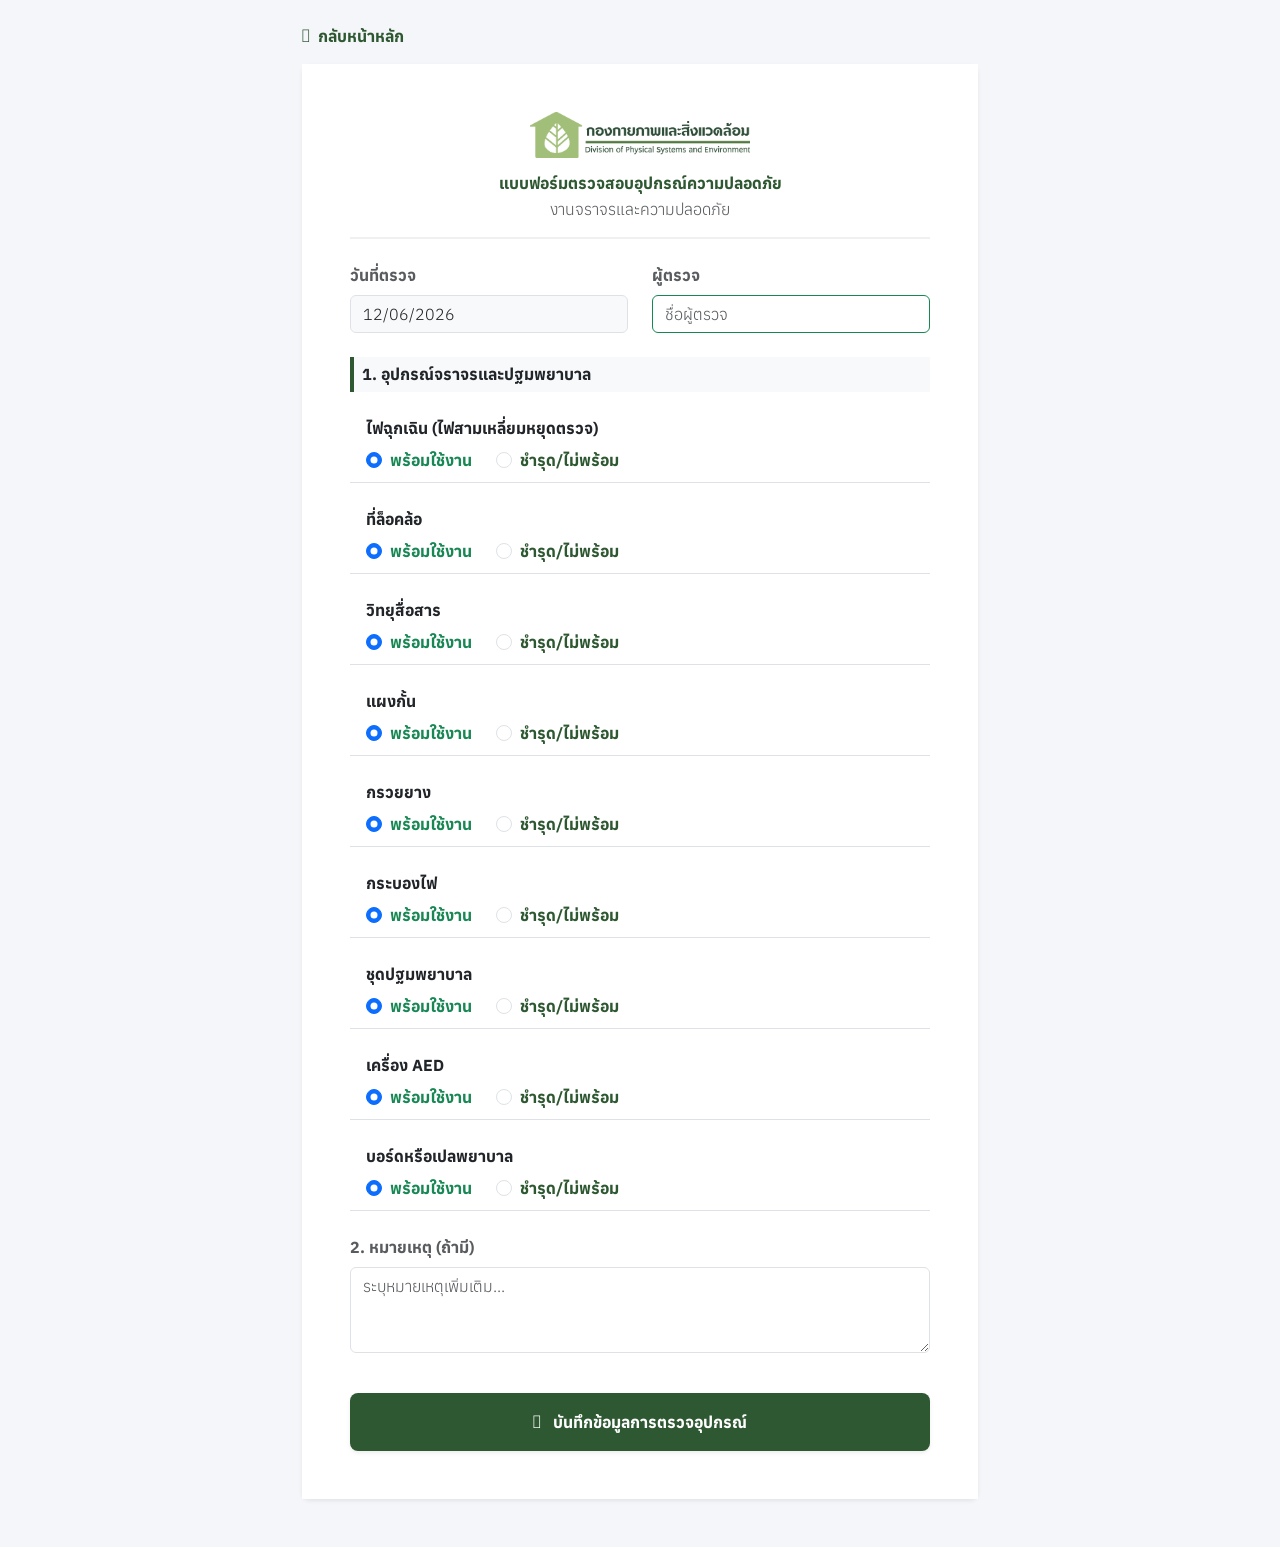
==== equipment_form.html @ 5c696b0d "Add files via upload" ====
<!DOCTYPE html>
<html lang="th">
<head>
    <meta charset="UTF-8">
    <meta name="viewport" content="width=device-width, initial-scale=1.0">
    <title>แบบฟอร์มตรวจสอบอุปกรณ์ความปลอดภัย</title>
    <link href="https://cdn.jsdelivr.net/npm/bootstrap@5.3.0/dist/css/bootstrap.min.css" rel="stylesheet">
    <link rel="stylesheet" href="https://cdnjs.cloudflare.com/ajax/libs/font-awesome/6.4.0/css/all.min.css">
    <link rel="stylesheet" href="style.css">
</head>
<body style="background-color: #f4f6f9;">

    <div class="container py-4 pb-5" style="max-width: 700px;">
        
        <!-- ปุ่มย้อนกลับ เอามาวางเหนือการ์ดฟอร์มเล็กน้อย -->
        <div class="mb-3">
            <a href="index.html" class="text-decoration-none fw-bold" style="color: #2e5831;">
                <i class="fa-solid fa-arrow-left me-1"></i> กลับหน้าหลัก
            </a>
        </div>

        <!-- กล่องกระดาษฟอร์ม (ก้อนเดียวกันทั้งหมด) -->
        <div class="card border-0 shadow-sm rounded-3">
            <div class="card-body p-4 p-md-5 bg-white">
                
                <!-- ส่วนหัว: โลโก้ และ ชื่อฟอร์ม -->
                <div class="text-center mb-4 pb-3" style="border-bottom: 2px solid #f0f0f0;">
                    <img src="LOGO.png" alt="กองกายภาพและสิ่งแวดล้อม" style="max-width: 220px; height: auto;" class="mb-3">
                    <h5 class="fw-bold mb-1" style="color: #2e5831;">แบบฟอร์มตรวจสอบอุปกรณ์ความปลอดภัย</h5>
                    <small class="text-muted">งานจราจรและความปลอดภัย</small>
                </div>
                
                <!-- เริ่มตัวฟอร์ม -->
                <form id="equipment-form">
                    <div class="row mb-4">
                        <div class="col-6">
                            <label class="form-label text-muted small fw-bold">วันที่ตรวจ</label>
                            <input type="date" class="form-control bg-light" id="inspectDate" readonly>
                        </div>
                        <div class="col-6">
                            <label class="form-label text-muted small fw-bold">ผู้ตรวจ</label>
                            <input type="text" class="form-control border-success" id="inspectorName" placeholder="ชื่อผู้ตรวจ" required>
                        </div>
                    </div>

                    <script>
                        const formSections = [
                            {
                                title: "1. อุปกรณ์จราจรและปฐมพยาบาล",
                                items: [
                                    {id: 'eq_light', name: 'ไฟฉุกเฉิน (ไฟสามเหลี่ยมหยุดตรวจ)'},
                                    {id: 'eq_lock', name: 'ที่ล็อคล้อ'},
                                    {id: 'eq_radio', name: 'วิทยุสื่อสาร'},
                                    {id: 'eq_barrier', name: 'แผงกั้น'},
                                    {id: 'eq_cone', name: 'กรวยยาง'},
                                    {id: 'eq_baton', name: 'กระบองไฟ'},
                                    {id: 'eq_firstaid', name: 'ชุดปฐมพยาบาล'},
                                    {id: 'eq_aed', name: 'เครื่อง AED'},
                                    {id: 'eq_board', name: 'บอร์ดหรือเปลพยาบาล'}
                                ]
                            }
                        ];

                        formSections.forEach(section => {
                            // ปรับสไตล์หัวข้อให้คล้ายตัวอย่าง (มีเส้นขอบซ้าย)
                            document.write(`<h6 class="fw-bold mt-4 mb-3 p-2 text-dark" style="border-left: 4px solid #2e5831; background-color: #f8f9fa;">${section.title}</h6>`);
                            section.items.forEach(item => {
                                document.write(`
                                <div class="card mb-3 border-0 border-bottom rounded-0 shadow-none">
                                    <div class="card-body p-2 px-3">
                                        <label class="fw-bold mb-2 text-dark" style="font-size: 15px;">${item.name}</label>
                                        <div class="d-flex gap-4">
                                            <div class="form-check">
                                                <input class="form-check-input" type="radio" name="${item.id}" id="${item.id}_ready" value="พร้อมใช้งาน" checked 
                                                    onchange="document.getElementById('reason_box_${item.id}').style.display='none'; document.getElementById('reason_input_${item.id}').removeAttribute('required');">
                                                <label class="form-check-label text-success fw-bold" for="${item.id}_ready">พร้อมใช้งาน</label>
                                            </div>
                                            <div class="form-check">
                                                <input class="form-check-input" type="radio" name="${item.id}" id="${item.id}_broken" value="ชำรุด" 
                                                    onchange="document.getElementById('reason_box_${item.id}').style.display='block'; document.getElementById('reason_input_${item.id}').setAttribute('required', 'true');">
                                                <label class="form-check-label text-danger fw-bold" for="${item.id}_broken">ชำรุด/ไม่พร้อม</label>
                                            </div>
                                        </div>
                                        
                                        <div id="reason_box_${item.id}" style="display: none; margin-top: 12px;">
                                            <input type="text" class="form-control bg-light border-danger text-danger" id="reason_input_${item.id}" placeholder="ระบุสาเหตุที่ชำรุดหรือระบุอาการ..." style="font-size: 14px;">
                                        </div>
                                    </div>
                                </div>
                                `);
                            });
                        });

                        document.addEventListener("DOMContentLoaded", () => {
                            document.getElementById('inspectDate').valueAsDate = new Date();
                        });
                    </script>

                    <div class="mb-4 mt-4">
                        <label class="form-label text-muted small fw-bold">2. หมายเหตุ (ถ้ามี)</label>
                        <textarea class="form-control" id="equipmentRemark" rows="3" placeholder="ระบุหมายเหตุเพิ่มเติม..."></textarea>
                    </div>

                    <button type="submit" class="btn w-100 py-3 fw-bold text-white shadow-sm rounded-3 mt-3" style="background-color: #2e5831; font-size: 16px;">
                        <i class="fa-solid fa-floppy-disk me-2"></i> บันทึกข้อมูลการตรวจอุปกรณ์
                    </button>
                </form>
            </div>
        </div>
    </div>

    <script src="config.js"></script>
    <script>
        document.getElementById('equipment-form').addEventListener('submit', async function(e) {
            e.preventDefault();
            
            const submitBtn = this.querySelector('button[type="submit"]');
            submitBtn.disabled = true;
            submitBtn.innerHTML = `<span class="spinner-border spinner-border-sm me-2"></span> กำลังบันทึกข้อมูล...`;

            let equipmentDetails = {};
            const itemIds = ['eq_light', 'eq_lock', 'eq_radio', 'eq_barrier', 'eq_cone', 'eq_baton', 'eq_firstaid', 'eq_aed', 'eq_board'];
            
            itemIds.forEach(id => {
                let status = "พร้อมใช้งาน";
                if (document.getElementById(id + '_broken').checked) {
                    let reason = document.getElementById('reason_input_' + id).value;
                    status = "ชำรุด: " + reason;
                }
                equipmentDetails[id] = status;
            });

            const payload = {
                action: "equipment_inspection",
                inspectDate: document.getElementById('inspectDate').value,
                inspectorName: document.getElementById('inspectorName').value,
                remark: document.getElementById('equipmentRemark').value,
                ...equipmentDetails
            };

            try {
                await fetch(CONFIG.GAS_URL, {
                    method: 'POST',
                    mode: 'no-cors',
                    headers: { 'Content-Type': 'application/json' },
                    body: JSON.stringify(payload)
                });
                
                alert('บันทึกข้อมูลการตรวจอุปกรณ์เรียบร้อยแล้ว');
                window.location.href = 'index.html';
                
            } catch (error) {
                console.error("Error:", error);
                alert('เกิดข้อผิดพลาดในการเชื่อมต่อ กรุณาลองใหม่อีกครั้ง');
                submitBtn.disabled = false;
                submitBtn.innerHTML = `<i class="fa-solid fa-floppy-disk me-2"></i> บันทึกข้อมูลการตรวจอุปกรณ์`;
            }
        });
    </script>
</body>
</html>
---- style.css ----
@import url("https://fonts.googleapis.com/css2?family=Anuphan:wght@300;400;500;600;700&display=swap");
@import url('https://fonts.googleapis.com/css2?family=Sarabun:wght@300;400;500;600;700&display=swap');

* {
  font-family: "Anuphan", sans-serif !important;
  font-weight: 300 !important; 
  font-size: 16px !important; 
}

body {
  background-color: #f4f6f9;
  font-family: "Sarabun", sans-serif;
  -webkit-tap-highlight-color: transparent;
}

/* ปรับ Navbar เป็นสีขาว และมีเส้นขอบสีเขียวอ่อนด้านล่าง */
.navbar-custom {
  background-color: #ffffff !important;
  border-bottom: 3px solid #9ebf74 !important; /* สีเขียวอ่อนจากใบไม้ในโลโก้ */
}

/* ปรับสีข้อความและไอคอนใน Navbar ให้เป็นสีเขียวเข้ม */
.navbar-custom .navbar-brand,
.navbar-custom .btn-outline-light {
  color: #2e5831 !important; /* สีเขียวเข้มจากตัวหนังสือในโลโก้ */
  border-color: #2e5831 !important;
}

.navbar-custom .btn-outline-light:hover {
  background-color: #2e5831 !important;
  color: #ffffff !important;
}

.cursor-pointer {
  cursor: pointer;
}

.card-dept {
  border-radius: 12px;
  transition: transform 0.2s, background 0.2s;
}
.card-dept:active {
  transform: scale(0.98);
  background: #f1f8ee !important; /* เปลี่ยนเอฟเฟกต์กดเป็นโทนเขียวอ่อน */
}

.auto-slider-container {
    width: 80px !important;
    min-width: 80px !important;
    max-width: 80px !important;
    height: 80px !important;     
    min-height: 80px !important;
    max-height: 80px !important;
    overflow: hidden !important; 
    border-radius: 8px;
    box-shadow: 0 2px 4px rgba(0,0,0,0.15);
    flex-shrink: 0 !important;
    position: relative;
    background-color: #f8f9fa; 
}

/* เปลี่ยนคลาส danger และ primary ที่เคยเป็นสีน้ำเงิน ให้เป็นสีเขียวเข้ม */
.bg-danger, .bg-primary {
  background-color: #2e5831 !important;
}

.btn-danger, .btn-primary {
  background-color: #2e5831 !important;
  border-color: #2e5831 !important;
  color: #ffffff !important;
}

.text-danger, .text-primary {
  color: #2e5831 !important;
}
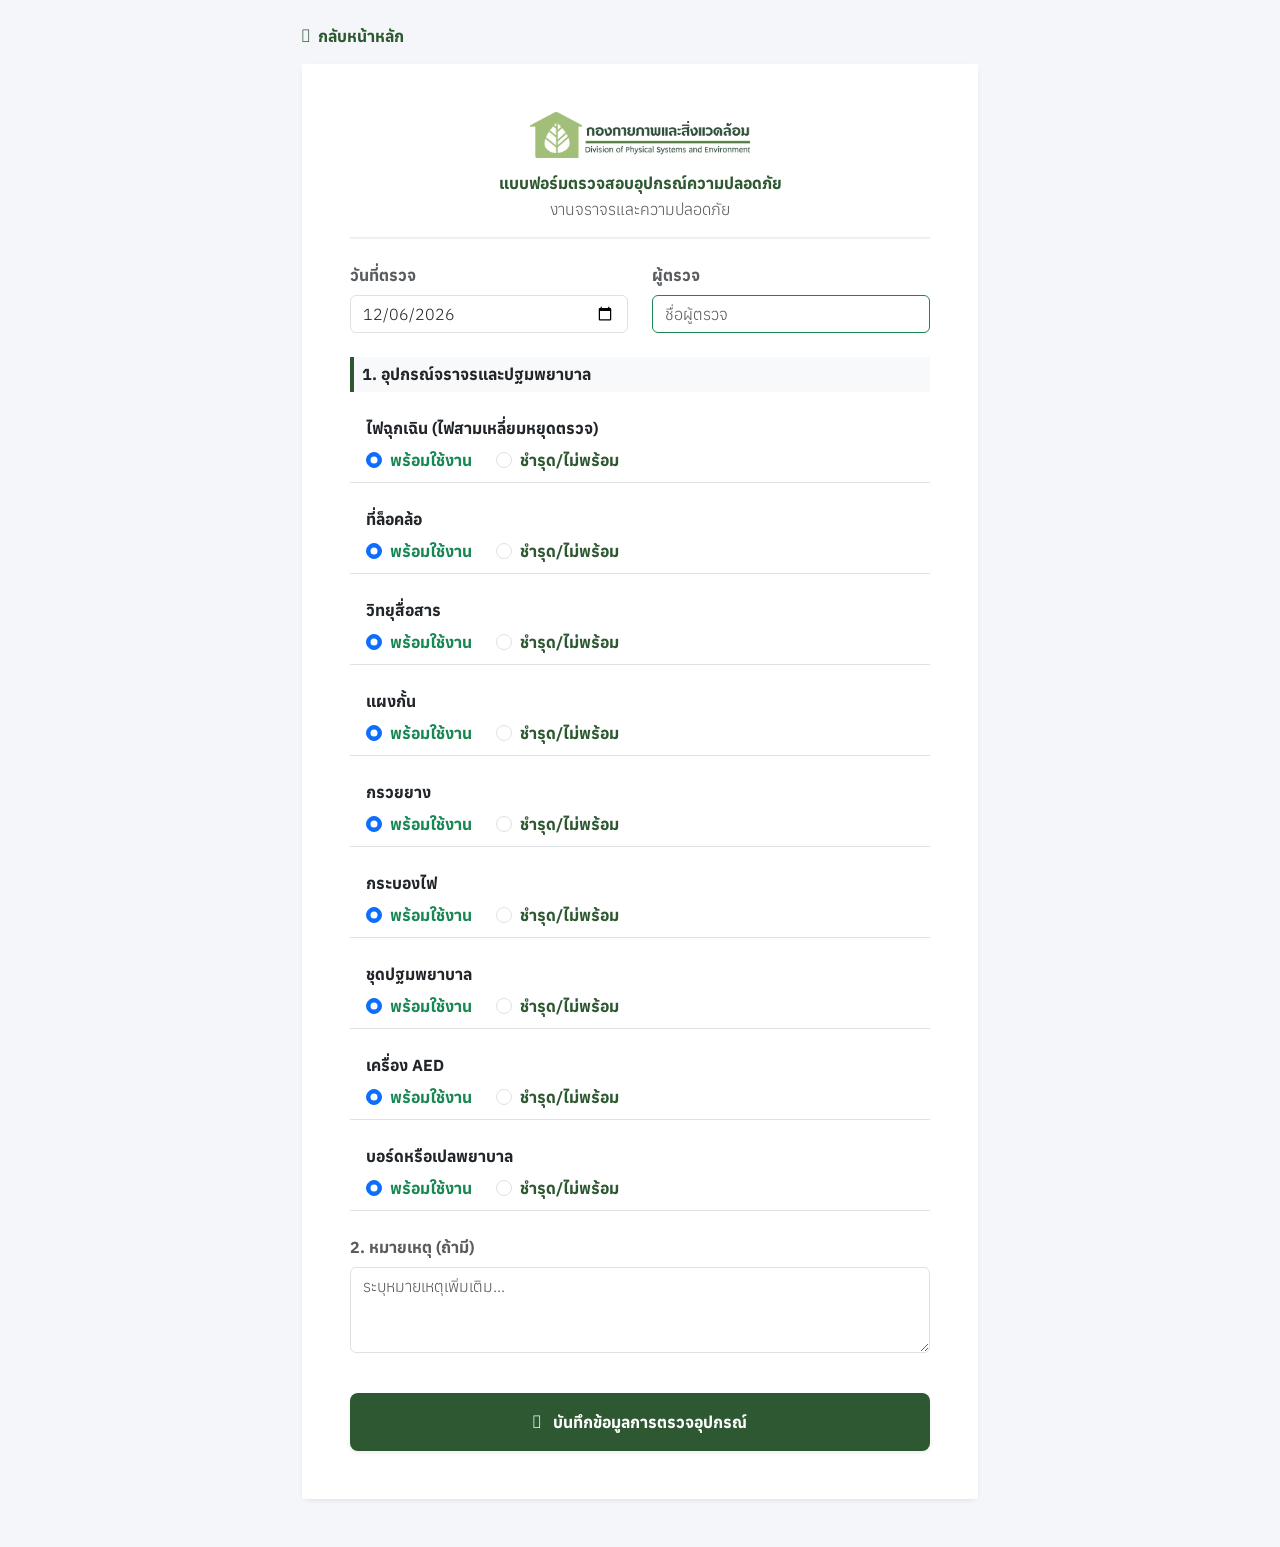
==== commit 58cdc3e2: "Add files via upload" ====
--- a/equipment_form.html
+++ b/equipment_form.html
@@ -34,8 +34,8 @@
                 <form id="equipment-form">
                     <div class="row mb-4">
                         <div class="col-6">
-                            <label class="form-label text-muted small fw-bold">วันที่ตรวจ</label>
-                            <input type="date" class="form-control bg-light" id="inspectDate" readonly>
+                            <label for="inspectDate" class="form-label text-muted small fw-bold">วันที่ตรวจ</label>
+                            <input type="date" class="form-control" id="inspectDate" required>
                         </div>
                         <div class="col-6">
                             <label class="form-label text-muted small fw-bold">ผู้ตรวจ</label>
@@ -91,9 +91,6 @@
                             });
                         });
 
-                        document.addEventListener("DOMContentLoaded", () => {
-                            document.getElementById('inspectDate').valueAsDate = new Date();
-                        });
                     </script>
 
                     <div class="mb-4 mt-4">
@@ -110,9 +107,19 @@
     </div>
 
     <script src="config.js"></script>
+    <script src="inspection-date.js?v=1"></script>
     <script>
+        const inspectDateField = document.getElementById('inspectDate');
+        function resetEquipmentInspectionDate() {
+            inspectDateField.value = InspectionDate.today();
+        }
+        resetEquipmentInspectionDate();
+        window.addEventListener('pageshow', (event) => {
+            if (event.persisted) resetEquipmentInspectionDate();
+        });
         document.getElementById('equipment-form').addEventListener('submit', async function(e) {
             e.preventDefault();
+            if (!inspectDateField.reportValidity()) return;
             
             const submitBtn = this.querySelector('button[type="submit"]');
             submitBtn.disabled = true;
@@ -132,7 +139,7 @@
 
             const payload = {
                 action: "equipment_inspection",
-                inspectDate: document.getElementById('inspectDate').value,
+                inspectDate: inspectDateField.value,
                 inspectorName: document.getElementById('inspectorName').value,
                 remark: document.getElementById('equipmentRemark').value,
                 ...equipmentDetails
@@ -146,7 +153,7 @@
                     body: JSON.stringify(payload)
                 });
                 
-                alert('บันทึกข้อมูลการตรวจอุปกรณ์เรียบร้อยแล้ว');
+                alert('ส่งข้อมูลการตรวจอุปกรณ์แล้ว แต่เว็บยังยืนยันการบันทึกไม่ได้');
                 window.location.href = 'index.html';
                 
             } catch (error) {
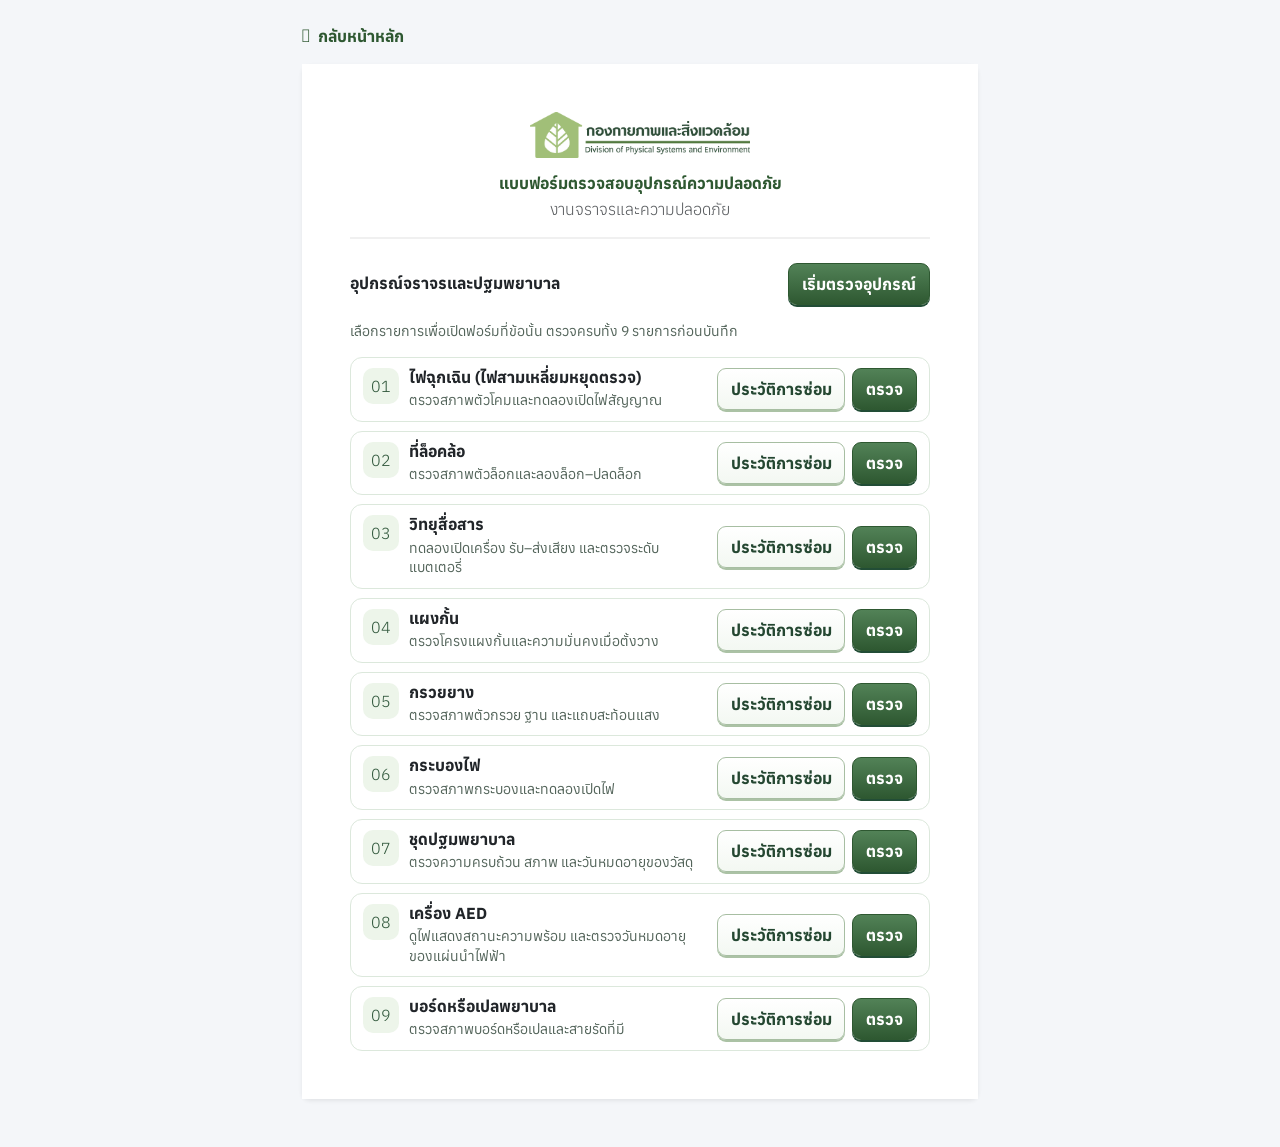
==== commit 03abd3c9: "Improve vehicle and equipment inspection forms" ====
--- a/equipment_form.html
+++ b/equipment_form.html
@@ -1,168 +1,206 @@
-<!DOCTYPE html>
-<html lang="th">
-<head>
-    <meta charset="UTF-8">
-    <meta name="viewport" content="width=device-width, initial-scale=1.0">
-    <title>แบบฟอร์มตรวจสอบอุปกรณ์ความปลอดภัย</title>
-    <link href="https://cdn.jsdelivr.net/npm/bootstrap@5.3.0/dist/css/bootstrap.min.css" rel="stylesheet">
-    <link rel="stylesheet" href="https://cdnjs.cloudflare.com/ajax/libs/font-awesome/6.4.0/css/all.min.css">
-    <link rel="stylesheet" href="style.css">
-</head>
-<body style="background-color: #f4f6f9;">
-
-    <div class="container py-4 pb-5" style="max-width: 700px;">
-        
-        <!-- ปุ่มย้อนกลับ เอามาวางเหนือการ์ดฟอร์มเล็กน้อย -->
-        <div class="mb-3">
-            <a href="index.html" class="text-decoration-none fw-bold" style="color: #2e5831;">
-                <i class="fa-solid fa-arrow-left me-1"></i> กลับหน้าหลัก
-            </a>
-        </div>
-
-        <!-- กล่องกระดาษฟอร์ม (ก้อนเดียวกันทั้งหมด) -->
-        <div class="card border-0 shadow-sm rounded-3">
-            <div class="card-body p-4 p-md-5 bg-white">
-                
-                <!-- ส่วนหัว: โลโก้ และ ชื่อฟอร์ม -->
-                <div class="text-center mb-4 pb-3" style="border-bottom: 2px solid #f0f0f0;">
-                    <img src="LOGO.png" alt="กองกายภาพและสิ่งแวดล้อม" style="max-width: 220px; height: auto;" class="mb-3">
-                    <h5 class="fw-bold mb-1" style="color: #2e5831;">แบบฟอร์มตรวจสอบอุปกรณ์ความปลอดภัย</h5>
-                    <small class="text-muted">งานจราจรและความปลอดภัย</small>
-                </div>
-                
-                <!-- เริ่มตัวฟอร์ม -->
-                <form id="equipment-form">
-                    <div class="row mb-4">
-                        <div class="col-6">
-                            <label for="inspectDate" class="form-label text-muted small fw-bold">วันที่ตรวจ</label>
-                            <input type="date" class="form-control" id="inspectDate" required>
-                        </div>
-                        <div class="col-6">
-                            <label class="form-label text-muted small fw-bold">ผู้ตรวจ</label>
-                            <input type="text" class="form-control border-success" id="inspectorName" placeholder="ชื่อผู้ตรวจ" required>
-                        </div>
-                    </div>
-
-                    <script>
-                        const formSections = [
-                            {
-                                title: "1. อุปกรณ์จราจรและปฐมพยาบาล",
-                                items: [
-                                    {id: 'eq_light', name: 'ไฟฉุกเฉิน (ไฟสามเหลี่ยมหยุดตรวจ)'},
-                                    {id: 'eq_lock', name: 'ที่ล็อคล้อ'},
-                                    {id: 'eq_radio', name: 'วิทยุสื่อสาร'},
-                                    {id: 'eq_barrier', name: 'แผงกั้น'},
-                                    {id: 'eq_cone', name: 'กรวยยาง'},
-                                    {id: 'eq_baton', name: 'กระบองไฟ'},
-                                    {id: 'eq_firstaid', name: 'ชุดปฐมพยาบาล'},
-                                    {id: 'eq_aed', name: 'เครื่อง AED'},
-                                    {id: 'eq_board', name: 'บอร์ดหรือเปลพยาบาล'}
-                                ]
-                            }
-                        ];
-
-                        formSections.forEach(section => {
-                            // ปรับสไตล์หัวข้อให้คล้ายตัวอย่าง (มีเส้นขอบซ้าย)
-                            document.write(`<h6 class="fw-bold mt-4 mb-3 p-2 text-dark" style="border-left: 4px solid #2e5831; background-color: #f8f9fa;">${section.title}</h6>`);
-                            section.items.forEach(item => {
-                                document.write(`
-                                <div class="card mb-3 border-0 border-bottom rounded-0 shadow-none">
-                                    <div class="card-body p-2 px-3">
-                                        <label class="fw-bold mb-2 text-dark" style="font-size: 15px;">${item.name}</label>
-                                        <div class="d-flex gap-4">
-                                            <div class="form-check">
-                                                <input class="form-check-input" type="radio" name="${item.id}" id="${item.id}_ready" value="พร้อมใช้งาน" checked 
-                                                    onchange="document.getElementById('reason_box_${item.id}').style.display='none'; document.getElementById('reason_input_${item.id}').removeAttribute('required');">
-                                                <label class="form-check-label text-success fw-bold" for="${item.id}_ready">พร้อมใช้งาน</label>
-                                            </div>
-                                            <div class="form-check">
-                                                <input class="form-check-input" type="radio" name="${item.id}" id="${item.id}_broken" value="ชำรุด" 
-                                                    onchange="document.getElementById('reason_box_${item.id}').style.display='block'; document.getElementById('reason_input_${item.id}').setAttribute('required', 'true');">
-                                                <label class="form-check-label text-danger fw-bold" for="${item.id}_broken">ชำรุด/ไม่พร้อม</label>
-                                            </div>
-                                        </div>
-                                        
-                                        <div id="reason_box_${item.id}" style="display: none; margin-top: 12px;">
-                                            <input type="text" class="form-control bg-light border-danger text-danger" id="reason_input_${item.id}" placeholder="ระบุสาเหตุที่ชำรุดหรือระบุอาการ..." style="font-size: 14px;">
-                                        </div>
-                                    </div>
-                                </div>
-                                `);
-                            });
-                        });
-
-                    </script>
-
-                    <div class="mb-4 mt-4">
-                        <label class="form-label text-muted small fw-bold">2. หมายเหตุ (ถ้ามี)</label>
-                        <textarea class="form-control" id="equipmentRemark" rows="3" placeholder="ระบุหมายเหตุเพิ่มเติม..."></textarea>
-                    </div>
-
-                    <button type="submit" class="btn w-100 py-3 fw-bold text-white shadow-sm rounded-3 mt-3" style="background-color: #2e5831; font-size: 16px;">
-                        <i class="fa-solid fa-floppy-disk me-2"></i> บันทึกข้อมูลการตรวจอุปกรณ์
-                    </button>
-                </form>
-            </div>
-        </div>
-    </div>
-
-    <script src="config.js"></script>
-    <script src="inspection-date.js?v=1"></script>
-    <script>
-        const inspectDateField = document.getElementById('inspectDate');
-        function resetEquipmentInspectionDate() {
-            inspectDateField.value = InspectionDate.today();
-        }
-        resetEquipmentInspectionDate();
-        window.addEventListener('pageshow', (event) => {
-            if (event.persisted) resetEquipmentInspectionDate();
-        });
-        document.getElementById('equipment-form').addEventListener('submit', async function(e) {
-            e.preventDefault();
-            if (!inspectDateField.reportValidity()) return;
-            
-            const submitBtn = this.querySelector('button[type="submit"]');
-            submitBtn.disabled = true;
-            submitBtn.innerHTML = `<span class="spinner-border spinner-border-sm me-2"></span> กำลังบันทึกข้อมูล...`;
-
-            let equipmentDetails = {};
-            const itemIds = ['eq_light', 'eq_lock', 'eq_radio', 'eq_barrier', 'eq_cone', 'eq_baton', 'eq_firstaid', 'eq_aed', 'eq_board'];
-            
-            itemIds.forEach(id => {
-                let status = "พร้อมใช้งาน";
-                if (document.getElementById(id + '_broken').checked) {
-                    let reason = document.getElementById('reason_input_' + id).value;
-                    status = "ชำรุด: " + reason;
-                }
-                equipmentDetails[id] = status;
-            });
-
-            const payload = {
-                action: "equipment_inspection",
-                inspectDate: inspectDateField.value,
-                inspectorName: document.getElementById('inspectorName').value,
-                remark: document.getElementById('equipmentRemark').value,
-                ...equipmentDetails
-            };
-
-            try {
-                await fetch(CONFIG.GAS_URL, {
-                    method: 'POST',
-                    mode: 'no-cors',
-                    headers: { 'Content-Type': 'application/json' },
-                    body: JSON.stringify(payload)
-                });
-                
-                alert('ส่งข้อมูลการตรวจอุปกรณ์แล้ว แต่เว็บยังยืนยันการบันทึกไม่ได้');
-                window.location.href = 'index.html';
-                
-            } catch (error) {
-                console.error("Error:", error);
-                alert('เกิดข้อผิดพลาดในการเชื่อมต่อ กรุณาลองใหม่อีกครั้ง');
-                submitBtn.disabled = false;
-                submitBtn.innerHTML = `<i class="fa-solid fa-floppy-disk me-2"></i> บันทึกข้อมูลการตรวจอุปกรณ์`;
-            }
-        });
-    </script>
-</body>
+<!DOCTYPE html>
+<html lang="th">
+<head>
+    <meta charset="UTF-8">
+    <meta name="viewport" content="width=device-width, initial-scale=1.0">
+    <title>แบบฟอร์มตรวจสอบอุปกรณ์ความปลอดภัย</title>
+    <link href="https://cdn.jsdelivr.net/npm/bootstrap@5.3.0/dist/css/bootstrap.min.css" rel="stylesheet">
+    <link rel="stylesheet" href="https://cdnjs.cloudflare.com/ajax/libs/font-awesome/6.4.0/css/all.min.css">
+    <link rel="stylesheet" href="style.css">
+    <link rel="stylesheet" href="equipment-history.css?v=4">
+</head>
+<body style="background-color: #f4f6f9;">
+
+    <div class="container py-4 pb-5" style="max-width: 700px;">
+
+        <!-- ปุ่มย้อนกลับ เอามาวางเหนือการ์ดฟอร์มเล็กน้อย -->
+        <div class="mb-3">
+            <a href="index.html" class="text-decoration-none fw-bold" style="color: #2e5831;">
+                <i class="fa-solid fa-arrow-left me-1"></i> กลับหน้าหลัก
+            </a>
+        </div>
+
+        <!-- กล่องกระดาษฟอร์ม (ก้อนเดียวกันทั้งหมด) -->
+        <div class="card border-0 shadow-sm rounded-3">
+            <div class="card-body p-4 p-md-5 bg-white">
+
+                <!-- ส่วนหัว: โลโก้ และ ชื่อฟอร์ม -->
+                <div class="text-center mb-4 pb-3" style="border-bottom: 2px solid #f0f0f0;">
+                    <img src="LOGO.png" alt="กองกายภาพและสิ่งแวดล้อม" style="max-width: 220px; height: auto;" class="mb-3">
+                    <h5 class="fw-bold mb-1" style="color: #2e5831;">แบบฟอร์มตรวจสอบอุปกรณ์ความปลอดภัย</h5>
+                    <small class="text-muted">งานจราจรและความปลอดภัย</small>
+                </div>
+
+                <!-- เริ่มตัวฟอร์ม -->
+                <section id="equipment-inventory">
+  <div class="eq-toolbar"><h2>อุปกรณ์จราจรและปฐมพยาบาล</h2><button type="button" id="equipment-start" class="eq-button eq-primary">เริ่มตรวจอุปกรณ์</button></div>
+  <p id="equipment-list-scope" class="eq-intro">เลือกรายการเพื่อเปิดฟอร์มที่ข้อนั้น ตรวจครบทั้ง 9 รายการก่อนบันทึก</p>
+  <div id="equipment-items" class="eq-items"></div>
+</section>
+<dialog id="repair-history" aria-labelledby="repair-title">
+  <div class="eq-toolbar"><h2 id="repair-title"></h2><button id="repair-close" class="eq-button" type="button">ปิด</button></div>
+  <p id="repair-state" role="status" aria-live="polite"></p>
+  <div class="table-responsive" id="repair-table" hidden>
+    <table class="table table-sm"><thead><tr><th scope="col">วันที่ซ่อม</th><th scope="col">รายการซ่อมบำรุง</th><th scope="col">ผล / สถานะ</th></tr></thead><tbody id="repair-rows"></tbody></table>
+  </div>
+  <button id="repair-pdf" class="eq-button eq-primary" type="button" hidden>ดาวน์โหลด PDF</button>
+</dialog>
+                <form id="equipment-form" hidden>
+                    <button type="button" id="equipment-return" class="eq-button mb-3">กลับรายการอุปกรณ์</button>
+                    <p id="equipment-scope" class="alert alert-light border py-2">แบบฟอร์มนี้ใช้ตรวจและบันทึกผลทั้ง 9 รายการ ปุ่มตรวจบนการ์ดเป็นทางลัดไปยังรายการที่เลือกเท่านั้น</p>
+                    <div class="row mb-4">
+                        <div class="col-6">
+                            <label for="inspectDate" class="form-label text-muted small fw-bold">วันที่ตรวจ</label>
+                            <input type="date" class="form-control" id="inspectDate" required>
+                        </div>
+                        <div class="col-6">
+                            <label for="inspectorName" class="form-label text-muted small fw-bold">ผู้ตรวจ</label>
+                            <input type="text" class="form-control border-success" id="inspectorName" placeholder="ชื่อผู้ตรวจ" required>
+                        </div>
+                    </div>
+
+                    <script>
+                        const formSections = [
+                            {
+                                title: "1. อุปกรณ์จราจรและปฐมพยาบาล",
+                                items: [
+                                    {id: 'eq_light', name: 'ไฟฉุกเฉิน (ไฟสามเหลี่ยมหยุดตรวจ)', description: 'ตรวจสภาพตัวโคมและทดลองเปิดไฟสัญญาณ'},
+                                    {id: 'eq_lock', name: 'ที่ล็อคล้อ', description: 'ตรวจสภาพตัวล็อกและลองล็อก–ปลดล็อก'},
+                                    {id: 'eq_radio', name: 'วิทยุสื่อสาร', description: 'ทดลองเปิดเครื่อง รับ–ส่งเสียง และตรวจระดับแบตเตอรี่'},
+                                    {id: 'eq_barrier', name: 'แผงกั้น', description: 'ตรวจโครงแผงกั้นและความมั่นคงเมื่อตั้งวาง'},
+                                    {id: 'eq_cone', name: 'กรวยยาง', description: 'ตรวจสภาพตัวกรวย ฐาน และแถบสะท้อนแสง'},
+                                    {id: 'eq_baton', name: 'กระบองไฟ', description: 'ตรวจสภาพกระบองและทดลองเปิดไฟ'},
+                                    {id: 'eq_firstaid', name: 'ชุดปฐมพยาบาล', description: 'ตรวจความครบถ้วน สภาพ และวันหมดอายุของวัสดุ'},
+                                    {id: 'eq_aed', name: 'เครื่อง AED', description: 'ดูไฟแสดงสถานะความพร้อม และตรวจวันหมดอายุของแผ่นนำไฟฟ้า'},
+                                    {id: 'eq_board', name: 'บอร์ดหรือเปลพยาบาล', description: 'ตรวจสภาพบอร์ดหรือเปลและสายรัดที่มี'}
+                                ]
+                            }
+                        ];
+
+                        formSections.forEach(section => {
+                            // ปรับสไตล์หัวข้อให้คล้ายตัวอย่าง (มีเส้นขอบซ้าย)
+                            document.write(`<h6 class="fw-bold mt-4 mb-3 p-2 text-dark" style="border-left: 4px solid #2e5831; background-color: #f8f9fa;">${section.title}</h6>`);
+                            section.items.forEach(item => {
+                                document.write(`
+                                <div class="card mb-3 border-0 border-bottom rounded-0 shadow-none">
+                                    <div class="card-body p-2 px-3">
+                                        <h3 class="fw-bold mb-2 text-dark" style="font-size: 15px;">${item.name}</h3>
+                                        <p class="eq-description">${item.description}</p>
+                                        <div class="d-flex gap-4">
+                                            <div class="form-check">
+                                                <input class="form-check-input" type="radio" name="${item.id}" id="${item.id}_ready" value="พร้อมใช้งาน" checked
+                                                    onchange="document.getElementById('reason_box_${item.id}').style.display='none'; document.getElementById('reason_input_${item.id}').removeAttribute('required');">
+                                                <label class="form-check-label text-success fw-bold" for="${item.id}_ready">พร้อมใช้งาน</label>
+                                            </div>
+                                            <div class="form-check">
+                                                <input class="form-check-input" type="radio" name="${item.id}" id="${item.id}_broken" value="ชำรุด"
+                                                    onchange="document.getElementById('reason_box_${item.id}').style.display='block'; document.getElementById('reason_input_${item.id}').setAttribute('required', 'true');">
+                                                <label class="form-check-label text-danger fw-bold" for="${item.id}_broken">ชำรุด/ไม่พร้อม</label>
+                                            </div>
+                                        </div>
+
+                                        <div id="reason_box_${item.id}" style="display: none; margin-top: 12px;">
+                                            <input type="text" class="form-control bg-light border-danger text-danger" id="reason_input_${item.id}" placeholder="ระบุสาเหตุที่ชำรุดหรือระบุอาการ..." style="font-size: 14px;">
+                                        </div>
+                                    </div>
+                                </div>
+                                `);
+                            });
+                        });
+
+                    </script>
+
+                    <div class="mb-4 mt-4">
+                        <label class="form-label text-muted small fw-bold">2. หมายเหตุ (ถ้ามี)</label>
+                        <textarea class="form-control" id="equipmentRemark" rows="3" placeholder="ระบุหมายเหตุเพิ่มเติม..."></textarea>
+                    </div>
+
+                    <div class="form-check mb-2">
+                        <input class="form-check-input" type="checkbox" id="equipment-review" required>
+                        <label class="form-check-label" for="equipment-review">ยืนยันว่าตรวจและทบทวนผลครบทั้ง 9 รายการแล้ว</label>
+                    </div>
+
+                    <button type="submit" class="btn w-100 py-3 fw-bold text-white shadow-sm rounded-3 mt-3" style="background-color: #2e5831; font-size: 16px;">
+                        <i class="fa-solid fa-floppy-disk me-2"></i> บันทึกผลตรวจทั้ง 9 รายการ
+                    </button>
+                </form>
+            </div>
+        </div>
+    </div>
+
+    <script src="config.js"></script>
+    <script src="inspection-date.js?v=1"></script>
+    <script src="assets/vehicle-pdf/pdfmake.min.js" defer></script>
+    <script src="equipment-history.js?v=4" defer></script>
+    <script>
+        const inspectDateField = document.getElementById('inspectDate');
+        function resetEquipmentInspectionDate() {
+            inspectDateField.max = InspectionDate.today();
+            inspectDateField.value = inspectDateField.max;
+        }
+        const reviewField = document.getElementById('equipment-review');
+        const equipmentForm = document.getElementById('equipment-form');
+        equipmentForm.addEventListener('input', event => {
+            if (event.target !== reviewField) reviewField.checked = false;
+        });
+        resetEquipmentInspectionDate();
+        window.addEventListener('pageshow', (event) => {
+            if (event.persisted) {
+                resetEquipmentInspectionDate();
+                reviewField.checked = false;
+            }
+        });
+        equipmentForm.addEventListener('submit', async function(e) {
+            e.preventDefault();
+            const selectedDate = inspectDateField.value;
+            if (!inspectDateField.reportValidity() || !reviewField.reportValidity()) return;
+            if (!InspectionDate.parse(selectedDate) || selectedDate > InspectionDate.today()) {
+                alert('กรุณาเลือกวันที่ตรวจที่ไม่เกินวันนี้');
+                return;
+            }
+
+            const submitBtn = this.querySelector('button[type="submit"]');
+            submitBtn.disabled = true;
+            submitBtn.innerHTML = `<span class="spinner-border spinner-border-sm me-2"></span> กำลังบันทึกข้อมูล...`;
+
+            let equipmentDetails = {};
+            const itemIds = ['eq_light', 'eq_lock', 'eq_radio', 'eq_barrier', 'eq_cone', 'eq_baton', 'eq_firstaid', 'eq_aed', 'eq_board'];
+
+            itemIds.forEach(id => {
+                let status = "พร้อมใช้งาน";
+                if (document.getElementById(id + '_broken').checked) {
+                    let reason = document.getElementById('reason_input_' + id).value;
+                    status = "ชำรุด: " + reason;
+                }
+                equipmentDetails[id] = status;
+            });
+
+            const payload = {
+                action: "equipment_inspection",
+                inspectDate: selectedDate,
+                inspectorName: document.getElementById('inspectorName').value,
+                remark: document.getElementById('equipmentRemark').value,
+                ...equipmentDetails
+            };
+
+            try {
+                await fetch(CONFIG.GAS_URL, {
+                    method: 'POST',
+                    mode: 'no-cors',
+                    headers: { 'Content-Type': 'application/json' },
+                    body: JSON.stringify(payload)
+                });
+
+                alert('ส่งข้อมูลการตรวจอุปกรณ์แล้ว แต่เว็บยังยืนยันการบันทึกไม่ได้');
+                window.location.href = 'index.html';
+
+            } catch (error) {
+                console.error("Error:", error);
+                alert('เกิดข้อผิดพลาดในการเชื่อมต่อ กรุณาลองใหม่อีกครั้ง');
+                submitBtn.disabled = false;
+                submitBtn.innerHTML = `<i class="fa-solid fa-floppy-disk me-2"></i> บันทึกผลตรวจทั้ง 9 รายการ`;
+            }
+        });
+    </script>
+</body>
 </html>
--- a/equipment-history.css
+++ b/equipment-history.css
@@ -0,0 +1,27 @@
+
+[hidden]{display:none!important}
+.eq-toolbar{display:flex;align-items:center;justify-content:space-between;gap:10px;flex-wrap:wrap;margin-bottom:16px}
+.eq-toolbar h2,.eq-item h2{font-size:1rem;margin:0;font-weight:700}
+.eq-items{display:grid;gap:9px}
+.eq-item{border:1px solid #dce8dc;border-radius:12px;padding:10px 12px;display:flex;align-items:center;justify-content:space-between;gap:10px;background:#fff}
+.eq-item-label{display:flex;align-items:center;gap:10px;min-width:0}
+.eq-order{display:grid;place-content:center;min-width:36px;height:36px;border-radius:10px;background:#edf5ea;color:#31583c;font-weight:700}
+.eq-button{border:1px solid #a7bea2;border-radius:9px;padding:.5rem .8rem;min-height:42px;font-weight:700;color:#244731;cursor:pointer;background:linear-gradient(#fff,#f3f8f2);box-shadow:0 2px 0 #abc2a5}
+.eq-primary{background:linear-gradient(#528257,#2e5831);color:white;border-color:#2e5831;box-shadow:0 2px 0 #224d36}
+.eq-button:active:not(:disabled){transform:translateY(2px);box-shadow:none}
+.eq-button:focus-visible{outline:2px solid #307f49;outline-offset:3px}
+.eq-button:disabled{opacity:.65;cursor:wait}
+#repair-history{width:min(760px,calc(100% - 24px));border:1px solid #c9dfce;border-radius:14px;padding:18px;color:#173625;box-shadow:0 18px 48px #183b2940}
+#repair-history::backdrop{background:#193c2e85}
+#repair-title{font-size:1.1rem}
+#repair-rows td{white-space:pre-wrap;overflow-wrap:anywhere}
+@media(max-width:390px){.eq-item{align-items:stretch;flex-direction:column}.eq-button{width:100%}}
+.eq-item-actions{display:flex;flex-wrap:wrap;gap:7px;justify-content:flex-end;flex-shrink:0}.eq-item-actions .eq-button{white-space:nowrap}@media(max-width:460px){.eq-item{align-items:stretch;flex-direction:column}.eq-item-actions .eq-button{flex:1;width:auto}}
+
+.eq-intro,.eq-description{margin:0;color:#53645a;font-size:.875rem!important;font-weight:400!important}
+.eq-intro{margin:0 0 15px}
+.eq-description{margin-top:4px;line-height:1.4}
+.eq-item-label{align-items:flex-start}
+.eq-toolbar h2,.eq-item h2,.eq-button{font-weight:700!important}
+.eq-button:hover:not(:disabled){filter:brightness(.96)}
+@media(max-width:460px){.eq-item{padding:12px}.eq-item-actions{justify-content:stretch}}
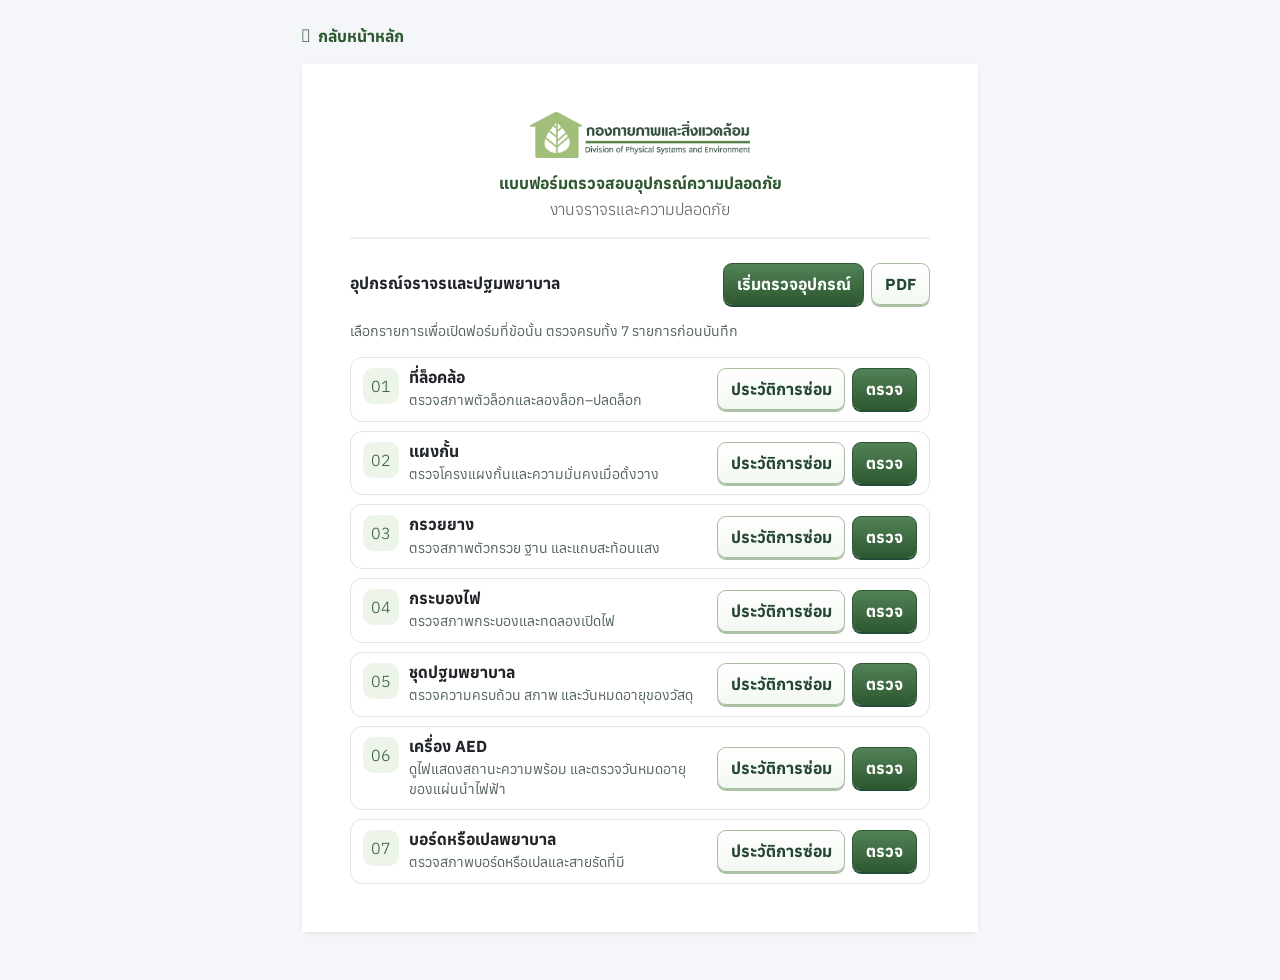
==== commit d918cd42: "Add combined safety equipment PDF and hide retired items" ====
--- a/equipment_form.html
+++ b/equipment_form.html
@@ -7,7 +7,7 @@
     <link href="https://cdn.jsdelivr.net/npm/bootstrap@5.3.0/dist/css/bootstrap.min.css" rel="stylesheet">
     <link rel="stylesheet" href="https://cdnjs.cloudflare.com/ajax/libs/font-awesome/6.4.0/css/all.min.css">
     <link rel="stylesheet" href="style.css">
-    <link rel="stylesheet" href="equipment-history.css?v=4">
+    <link rel="stylesheet" href="equipment-history.css?v=5">
 </head>
 <body style="background-color: #f4f6f9;">
 
@@ -33,8 +33,9 @@
 
                 <!-- เริ่มตัวฟอร์ม -->
                 <section id="equipment-inventory">
-  <div class="eq-toolbar"><h2>อุปกรณ์จราจรและปฐมพยาบาล</h2><button type="button" id="equipment-start" class="eq-button eq-primary">เริ่มตรวจอุปกรณ์</button></div>
-  <p id="equipment-list-scope" class="eq-intro">เลือกรายการเพื่อเปิดฟอร์มที่ข้อนั้น ตรวจครบทั้ง 9 รายการก่อนบันทึก</p>
+  <div class="eq-toolbar"><h2>อุปกรณ์จราจรและปฐมพยาบาล</h2><div class="eq-item-actions eq-inventory-actions"><button type="button" id="equipment-start" class="eq-button eq-primary">เริ่มตรวจอุปกรณ์</button><button type="button" id="equipment-fleet-pdf" class="eq-button" aria-label="ดาวน์โหลด PDF อุปกรณ์ทั้งหมด" aria-describedby="equipment-fleet-status">PDF</button></div></div>
+  <p id="equipment-list-scope" class="eq-intro">เลือกรายการเพื่อเปิดฟอร์มที่ข้อนั้น ตรวจครบทั้ง 7 รายการก่อนบันทึก</p>
+  <p id="equipment-fleet-status" role="status" aria-live="polite" class="eq-intro" hidden></p>
   <div id="equipment-items" class="eq-items"></div>
 </section>
 <dialog id="repair-history" aria-labelledby="repair-title">
@@ -47,7 +48,7 @@
 </dialog>
                 <form id="equipment-form" hidden>
                     <button type="button" id="equipment-return" class="eq-button mb-3">กลับรายการอุปกรณ์</button>
-                    <p id="equipment-scope" class="alert alert-light border py-2">แบบฟอร์มนี้ใช้ตรวจและบันทึกผลทั้ง 9 รายการ ปุ่มตรวจบนการ์ดเป็นทางลัดไปยังรายการที่เลือกเท่านั้น</p>
+                    <p id="equipment-scope" class="alert alert-light border py-2">แบบฟอร์มนี้ใช้ตรวจและบันทึกผลทั้ง 7 รายการ ปุ่มตรวจบนการ์ดเป็นทางลัดไปยังรายการที่เลือกเท่านั้น</p>
                     <div class="row mb-4">
                         <div class="col-6">
                             <label for="inspectDate" class="form-label text-muted small fw-bold">วันที่ตรวจ</label>
@@ -64,9 +65,9 @@
                             {
                                 title: "1. อุปกรณ์จราจรและปฐมพยาบาล",
                                 items: [
-                                    {id: 'eq_light', name: 'ไฟฉุกเฉิน (ไฟสามเหลี่ยมหยุดตรวจ)', description: 'ตรวจสภาพตัวโคมและทดลองเปิดไฟสัญญาณ'},
+                                    {id: 'eq_light', active: false, name: 'ไฟฉุกเฉิน (ไฟสามเหลี่ยมหยุดตรวจ)', description: 'ตรวจสภาพตัวโคมและทดลองเปิดไฟสัญญาณ'},
                                     {id: 'eq_lock', name: 'ที่ล็อคล้อ', description: 'ตรวจสภาพตัวล็อกและลองล็อก–ปลดล็อก'},
-                                    {id: 'eq_radio', name: 'วิทยุสื่อสาร', description: 'ทดลองเปิดเครื่อง รับ–ส่งเสียง และตรวจระดับแบตเตอรี่'},
+                                    {id: 'eq_radio', active: false, name: 'วิทยุสื่อสาร', description: 'ทดลองเปิดเครื่อง รับ–ส่งเสียง และตรวจระดับแบตเตอรี่'},
                                     {id: 'eq_barrier', name: 'แผงกั้น', description: 'ตรวจโครงแผงกั้นและความมั่นคงเมื่อตั้งวาง'},
                                     {id: 'eq_cone', name: 'กรวยยาง', description: 'ตรวจสภาพตัวกรวย ฐาน และแถบสะท้อนแสง'},
                                     {id: 'eq_baton', name: 'กระบองไฟ', description: 'ตรวจสภาพกระบองและทดลองเปิดไฟ'},
@@ -80,7 +81,7 @@
                         formSections.forEach(section => {
                             // ปรับสไตล์หัวข้อให้คล้ายตัวอย่าง (มีเส้นขอบซ้าย)
                             document.write(`<h6 class="fw-bold mt-4 mb-3 p-2 text-dark" style="border-left: 4px solid #2e5831; background-color: #f8f9fa;">${section.title}</h6>`);
-                            section.items.forEach(item => {
+                            section.items.filter(item => item.active !== false).forEach(item => {
                                 document.write(`
                                 <div class="card mb-3 border-0 border-bottom rounded-0 shadow-none">
                                     <div class="card-body p-2 px-3">
@@ -117,11 +118,11 @@
 
                     <div class="form-check mb-2">
                         <input class="form-check-input" type="checkbox" id="equipment-review" required>
-                        <label class="form-check-label" for="equipment-review">ยืนยันว่าตรวจและทบทวนผลครบทั้ง 9 รายการแล้ว</label>
+                        <label class="form-check-label" for="equipment-review">ยืนยันว่าตรวจและทบทวนผลครบทั้ง 7 รายการแล้ว</label>
                     </div>
 
                     <button type="submit" class="btn w-100 py-3 fw-bold text-white shadow-sm rounded-3 mt-3" style="background-color: #2e5831; font-size: 16px;">
-                        <i class="fa-solid fa-floppy-disk me-2"></i> บันทึกผลตรวจทั้ง 9 รายการ
+                        <i class="fa-solid fa-floppy-disk me-2"></i> บันทึกผลตรวจทั้ง 7 รายการ
                     </button>
                 </form>
             </div>
@@ -131,7 +132,7 @@
     <script src="config.js"></script>
     <script src="inspection-date.js?v=1"></script>
     <script src="assets/vehicle-pdf/pdfmake.min.js" defer></script>
-    <script src="equipment-history.js?v=4" defer></script>
+    <script src="equipment-history.js?v=20261125-seven-pdf" defer></script>
     <script>
         const inspectDateField = document.getElementById('inspectDate');
         function resetEquipmentInspectionDate() {
@@ -163,8 +164,9 @@
             submitBtn.disabled = true;
             submitBtn.innerHTML = `<span class="spinner-border spinner-border-sm me-2"></span> กำลังบันทึกข้อมูล...`;
 
-            let equipmentDetails = {};
-            const itemIds = ['eq_light', 'eq_lock', 'eq_radio', 'eq_barrier', 'eq_cone', 'eq_baton', 'eq_firstaid', 'eq_aed', 'eq_board'];
+            // Keep the two retired backend fields in place without recording a pass.
+            const equipmentDetails = {eq_light:'ไม่อยู่ในรายการตรวจ',eq_radio:'ไม่อยู่ในรายการตรวจ'};
+            const itemIds = formSections.flatMap(section => section.items.filter(item => item.active !== false).map(item => item.id));
 
             itemIds.forEach(id => {
                 let status = "พร้อมใช้งาน";
@@ -198,7 +200,7 @@
                 console.error("Error:", error);
                 alert('เกิดข้อผิดพลาดในการเชื่อมต่อ กรุณาลองใหม่อีกครั้ง');
                 submitBtn.disabled = false;
-                submitBtn.innerHTML = `<i class="fa-solid fa-floppy-disk me-2"></i> บันทึกผลตรวจทั้ง 9 รายการ`;
+                submitBtn.innerHTML = `<i class="fa-solid fa-floppy-disk me-2"></i> บันทึกผลตรวจทั้ง 7 รายการ`;
             }
         });
     </script>
--- a/equipment-history.css
+++ b/equipment-history.css
@@ -25,3 +25,5 @@
 .eq-toolbar h2,.eq-item h2,.eq-button{font-weight:700!important}
 .eq-button:hover:not(:disabled){filter:brightness(.96)}
 @media(max-width:460px){.eq-item{padding:12px}.eq-item-actions{justify-content:stretch}}
+
+@media(max-width:460px){.eq-inventory-actions{width:100%}}
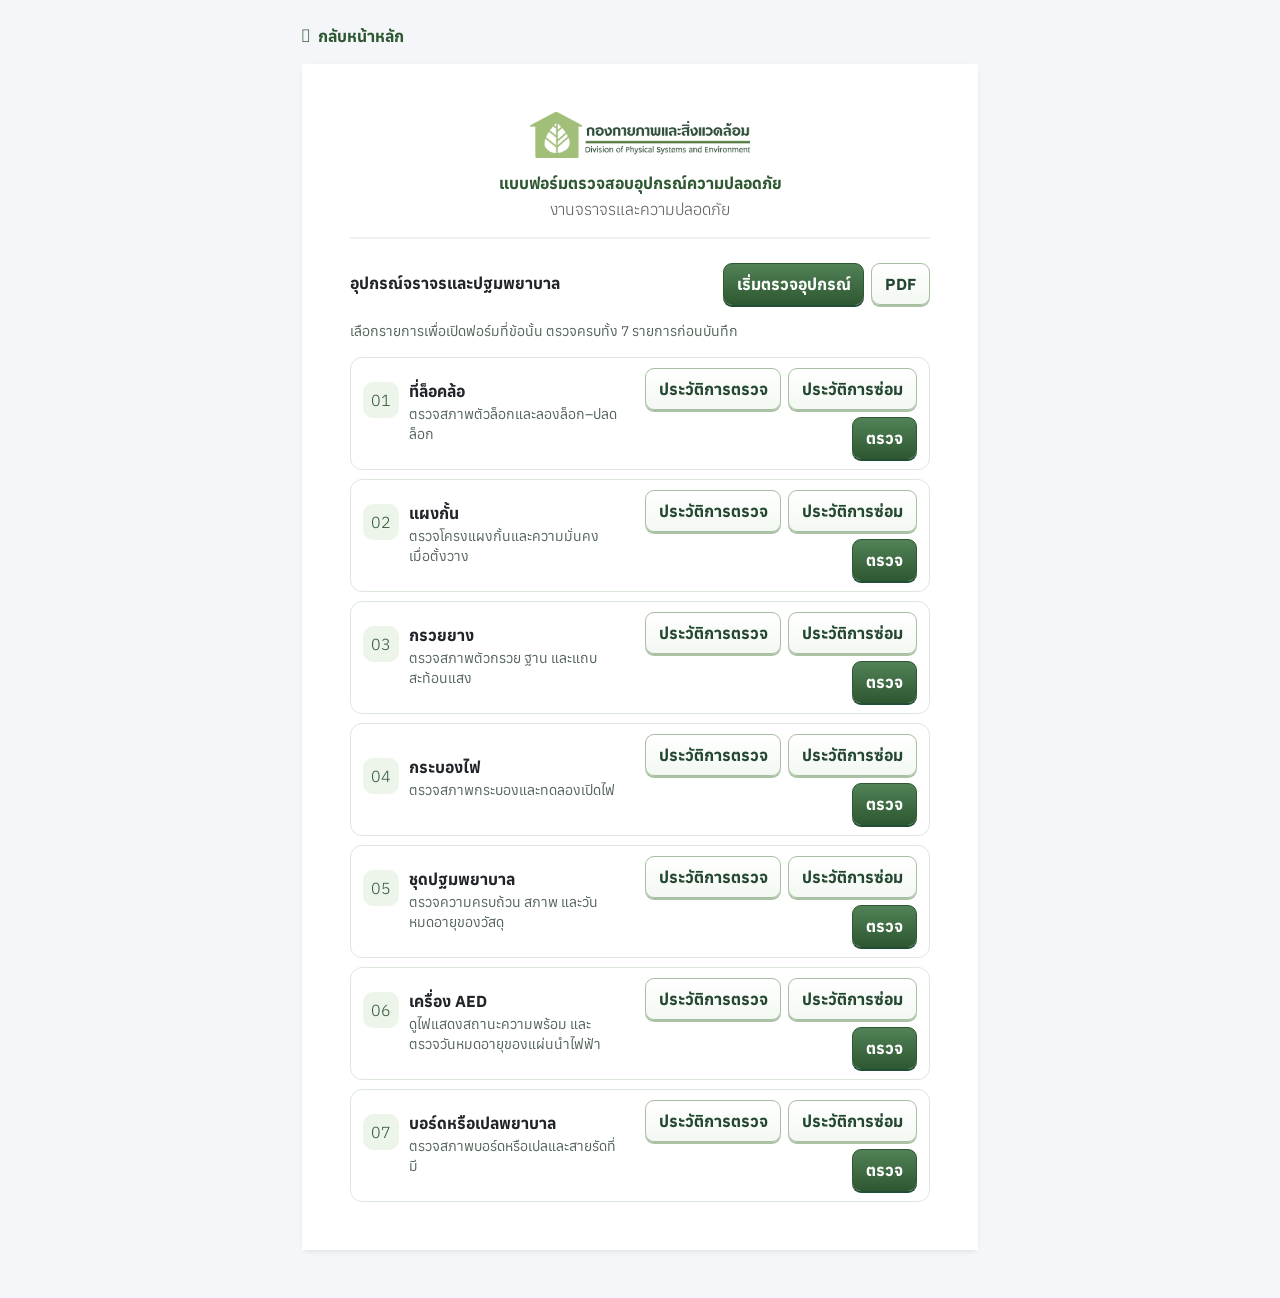
==== commit 7abc150b: "Show sanitized equipment inspection history" ====
--- a/equipment_form.html
+++ b/equipment_form.html
@@ -7,7 +7,7 @@
     <link href="https://cdn.jsdelivr.net/npm/bootstrap@5.3.0/dist/css/bootstrap.min.css" rel="stylesheet">
     <link rel="stylesheet" href="https://cdnjs.cloudflare.com/ajax/libs/font-awesome/6.4.0/css/all.min.css">
     <link rel="stylesheet" href="style.css">
-    <link rel="stylesheet" href="equipment-history.css?v=5">
+    <link rel="stylesheet" href="equipment-history.css?v=6">
 </head>
 <body style="background-color: #f4f6f9;">
 
@@ -45,6 +45,13 @@
     <table class="table table-sm"><thead><tr><th scope="col">วันที่ซ่อม</th><th scope="col">รายการซ่อมบำรุง</th><th scope="col">ผล / สถานะ</th></tr></thead><tbody id="repair-rows"></tbody></table>
   </div>
   <button id="repair-pdf" class="eq-button eq-primary" type="button" hidden>ดาวน์โหลด PDF</button>
+</dialog>
+<dialog id="equipment-check-history" aria-labelledby="check-history-title">
+  <div class="eq-toolbar"><h2 id="check-history-title"></h2><button id="check-history-close" class="eq-button" type="button">ปิด</button></div>
+  <p id="check-history-state" role="status" aria-live="polite"></p>
+  <div class="table-responsive" id="check-history-table" hidden>
+    <table class="table table-sm"><thead><tr><th scope="col">วันที่</th><th scope="col">ผลการตรวจ</th></tr></thead><tbody id="check-history-rows"></tbody></table>
+  </div>
 </dialog>
                 <form id="equipment-form" hidden>
                     <button type="button" id="equipment-return" class="eq-button mb-3">กลับรายการอุปกรณ์</button>
@@ -132,7 +139,7 @@
     <script src="config.js"></script>
     <script src="inspection-date.js?v=1"></script>
     <script src="assets/vehicle-pdf/pdfmake.min.js" defer></script>
-    <script src="equipment-history.js?v=20261125-seven-pdf" defer></script>
+    <script src="equipment-history.js?v=20261127-inspections" defer></script>
     <script>
         const inspectDateField = document.getElementById('inspectDate');
         function resetEquipmentInspectionDate() {
--- a/equipment-history.css
+++ b/equipment-history.css
@@ -11,9 +11,9 @@
 .eq-button:active:not(:disabled){transform:translateY(2px);box-shadow:none}
 .eq-button:focus-visible{outline:2px solid #307f49;outline-offset:3px}
 .eq-button:disabled{opacity:.65;cursor:wait}
-#repair-history{width:min(760px,calc(100% - 24px));border:1px solid #c9dfce;border-radius:14px;padding:18px;color:#173625;box-shadow:0 18px 48px #183b2940}
-#repair-history::backdrop{background:#193c2e85}
-#repair-title{font-size:1.1rem}
+#repair-history,#equipment-check-history{width:min(760px,calc(100% - 24px));border:1px solid #c9dfce;border-radius:14px;padding:18px;color:#173625;box-shadow:0 18px 48px #183b2940}
+#repair-history::backdrop,#equipment-check-history::backdrop{background:#193c2e85}
+#repair-title,#check-history-title{font-size:1.1rem}
 #repair-rows td{white-space:pre-wrap;overflow-wrap:anywhere}
 @media(max-width:390px){.eq-item{align-items:stretch;flex-direction:column}.eq-button{width:100%}}
 .eq-item-actions{display:flex;flex-wrap:wrap;gap:7px;justify-content:flex-end;flex-shrink:0}.eq-item-actions .eq-button{white-space:nowrap}@media(max-width:460px){.eq-item{align-items:stretch;flex-direction:column}.eq-item-actions .eq-button{flex:1;width:auto}}
@@ -27,3 +27,5 @@
 @media(max-width:460px){.eq-item{padding:12px}.eq-item-actions{justify-content:stretch}}
 
 @media(max-width:460px){.eq-inventory-actions{width:100%}}
+.eq-history-actions{max-width:52%}
+@media(max-width:590px){.eq-item{align-items:stretch;flex-direction:column}.eq-history-actions{max-width:none}.eq-history-actions .eq-button{flex:1;width:auto}}
